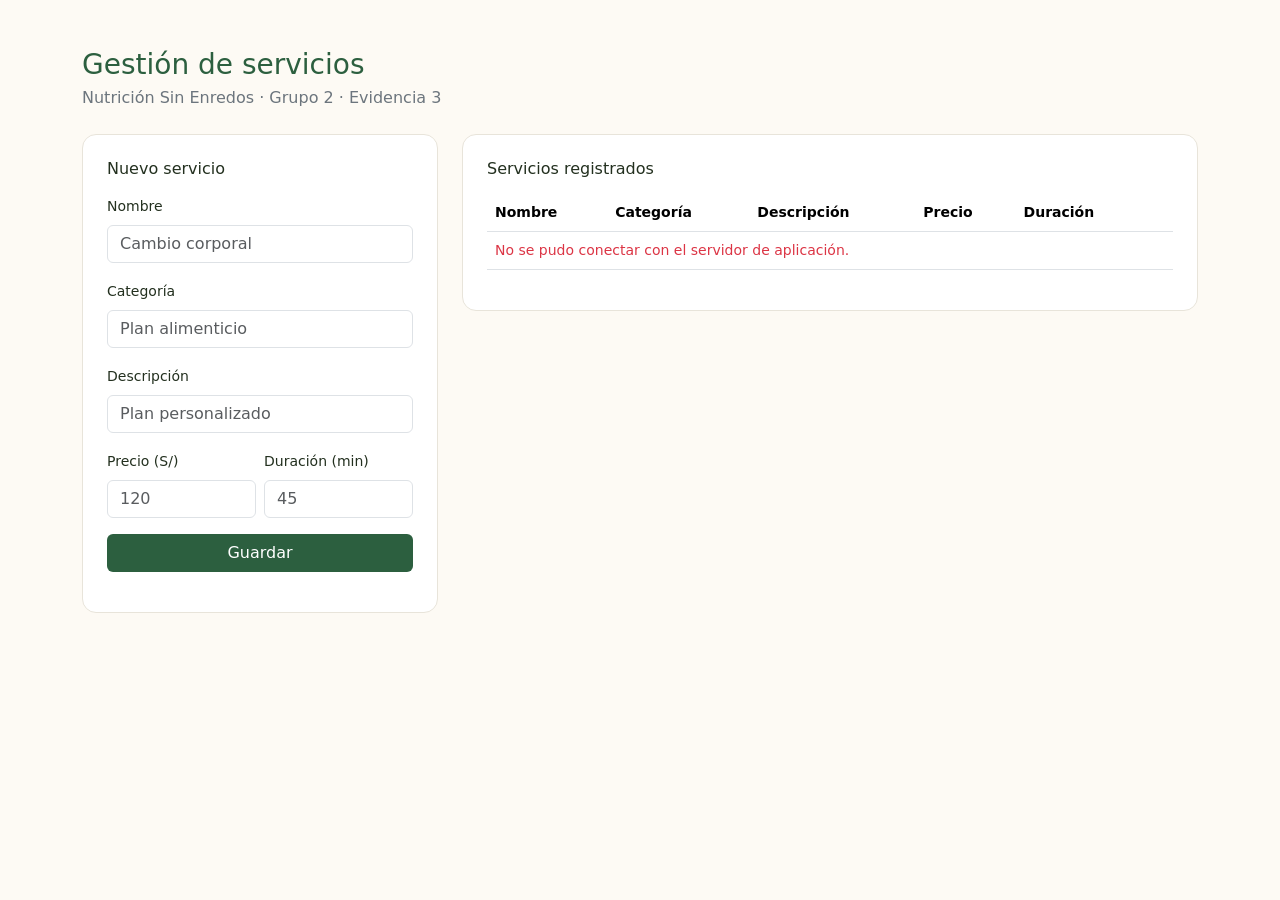
==== index.html @ 618a253d "Componente frontend separado del monolito" ====
<!DOCTYPE html>
<html lang="es">
<head>
<meta charset="UTF-8">
<meta name="viewport" content="width=device-width, initial-scale=1">
<title>Servicios | Nutrición Sin Enredos</title>
<link href="https://cdn.jsdelivr.net/npm/bootstrap@5.3.3/dist/css/bootstrap.min.css" rel="stylesheet">
<link rel="stylesheet" href="styles.css">
</head>
<body>

<div class="container py-5">
  <h1 class="h3 verde mb-1">Gestión de servicios</h1>
  <p class="text-secondary mb-4">Nutrición Sin Enredos &middot; Grupo 2 &middot; Evidencia 3</p>

  <div class="row g-4">

    <!-- Formulario: crear y editar -->
    <div class="col-lg-4">
      <div class="tarjeta">
        <h2 class="h6 mb-3" id="tituloForm">Nuevo servicio</h2>

        <input type="hidden" id="idServicio">

        <div class="mb-3">
          <label class="form-label small">Nombre</label>
          <input type="text" id="nombre" class="form-control" placeholder="Cambio corporal">
        </div>
        <div class="mb-3">
          <label class="form-label small">Categoría</label>
          <input type="text" id="categoria" class="form-control" placeholder="Plan alimenticio">
        </div>
        <div class="mb-3">
          <label class="form-label small">Descripción</label>
          <input type="text" id="descripcion" class="form-control" placeholder="Plan personalizado">
        </div>
        <div class="row g-2 mb-3">
          <div class="col-6">
            <label class="form-label small">Precio (S/)</label>
            <input type="number" id="precio" class="form-control" placeholder="120">
          </div>
          <div class="col-6">
            <label class="form-label small">Duración (min)</label>
            <input type="number" id="duracion" class="form-control" placeholder="45">
          </div>
        </div>

        <button class="btn btn-verde w-100" id="btnGuardar">Guardar</button>
        <button class="btn btn-outline-secondary w-100 mt-2 d-none" id="btnCancelar">Cancelar</button>

        <div id="aviso" class="small mt-3"></div>
      </div>
    </div>

    <!-- Tabla: listar, editar y eliminar -->
    <div class="col-lg-8">
      <div class="tarjeta">
        <h2 class="h6 mb-3">Servicios registrados</h2>
        <div class="table-responsive">
          <table class="table align-middle">
            <thead>
              <tr class="small text-secondary">
                <th>Nombre</th><th>Categoría</th><th>Descripción</th><th>Precio</th><th>Duración</th><th></th>
              </tr>
            </thead>
            <tbody id="tabla">
              <tr><td colspan="6" class="text-secondary small">Cargando...</td></tr>
            </tbody>
          </table>
        </div>
      </div>
    </div>

  </div>
</div>

<script src="app.js"></script>
</body>
</html>
---- styles.css ----
body{ background:#FDFAF4; color:#23301F; }
.verde{ color:#2C5F3F; }
.btn-verde{ background:#2C5F3F; color:#fff; }
.btn-verde:hover{ background:#234C33; color:#fff; }
.tarjeta{ background:#fff; border:1px solid #E8E4DA; border-radius:14px; padding:1.5rem; }
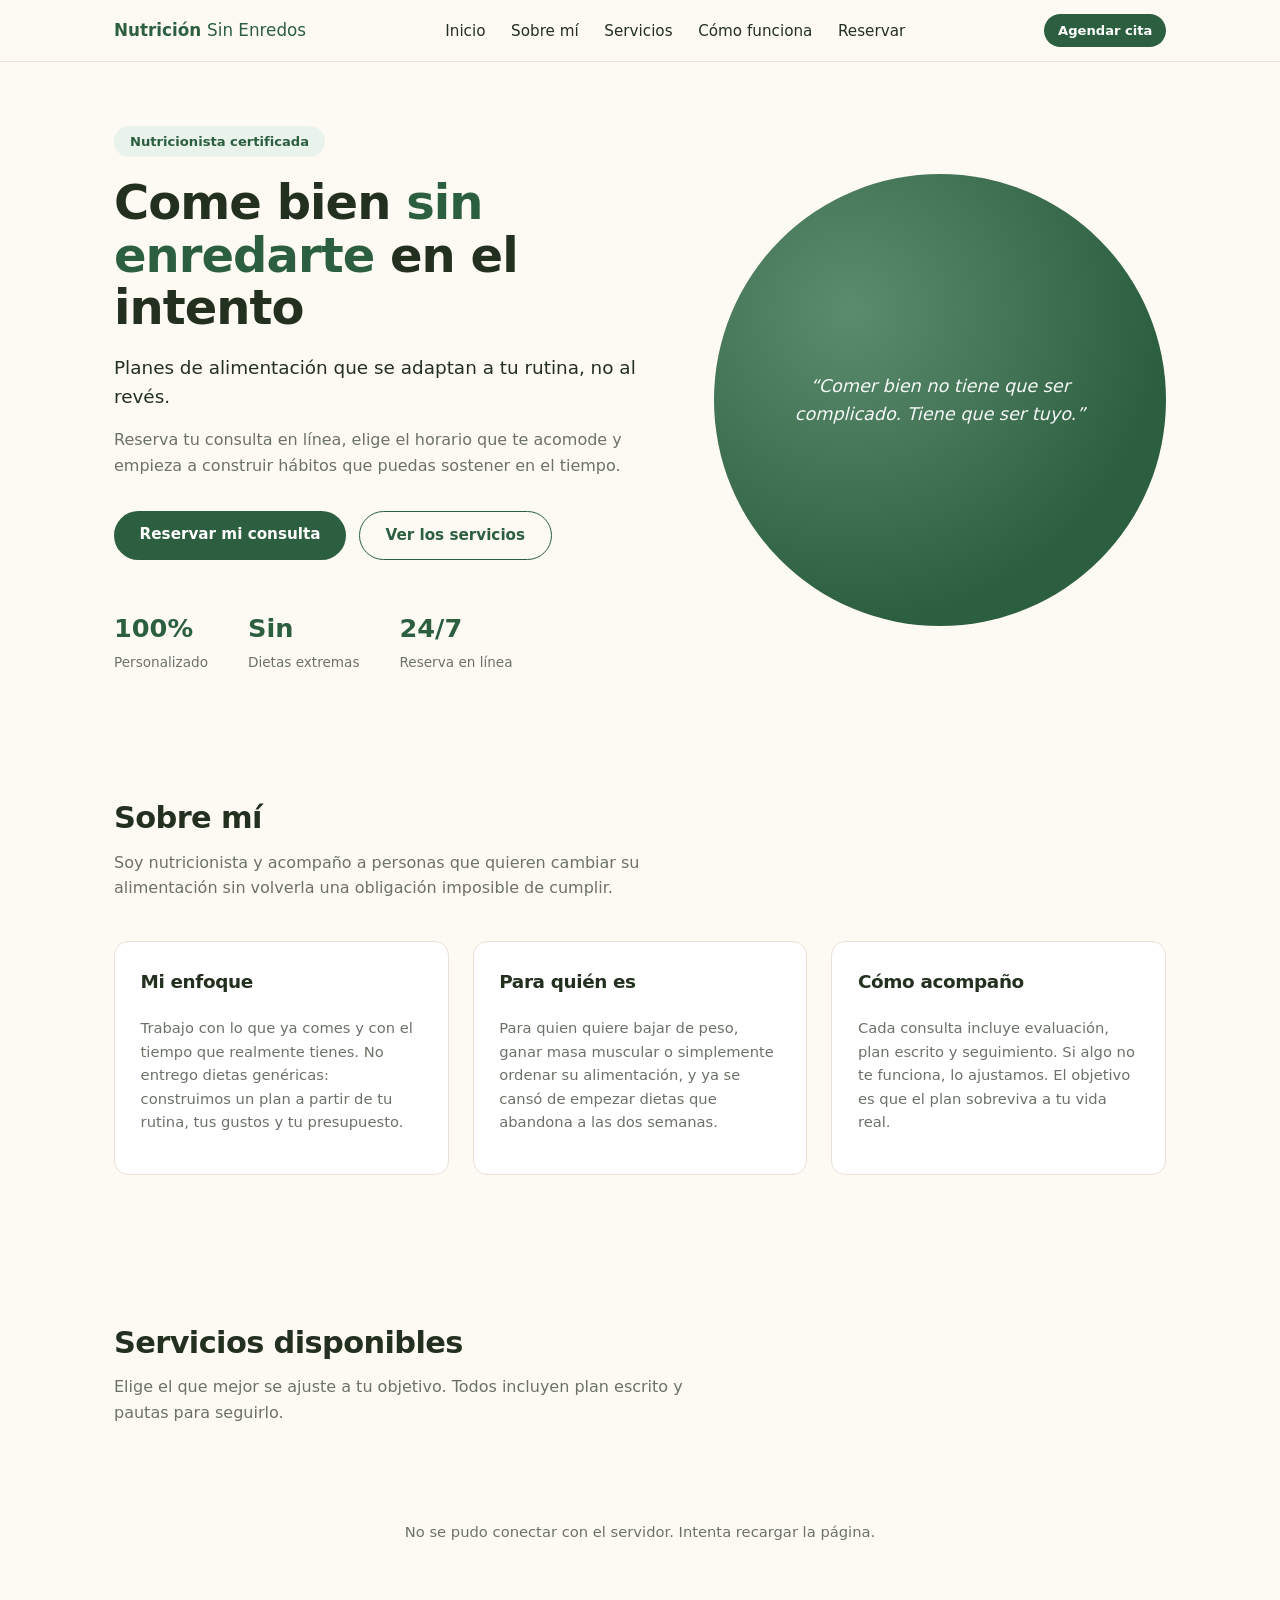
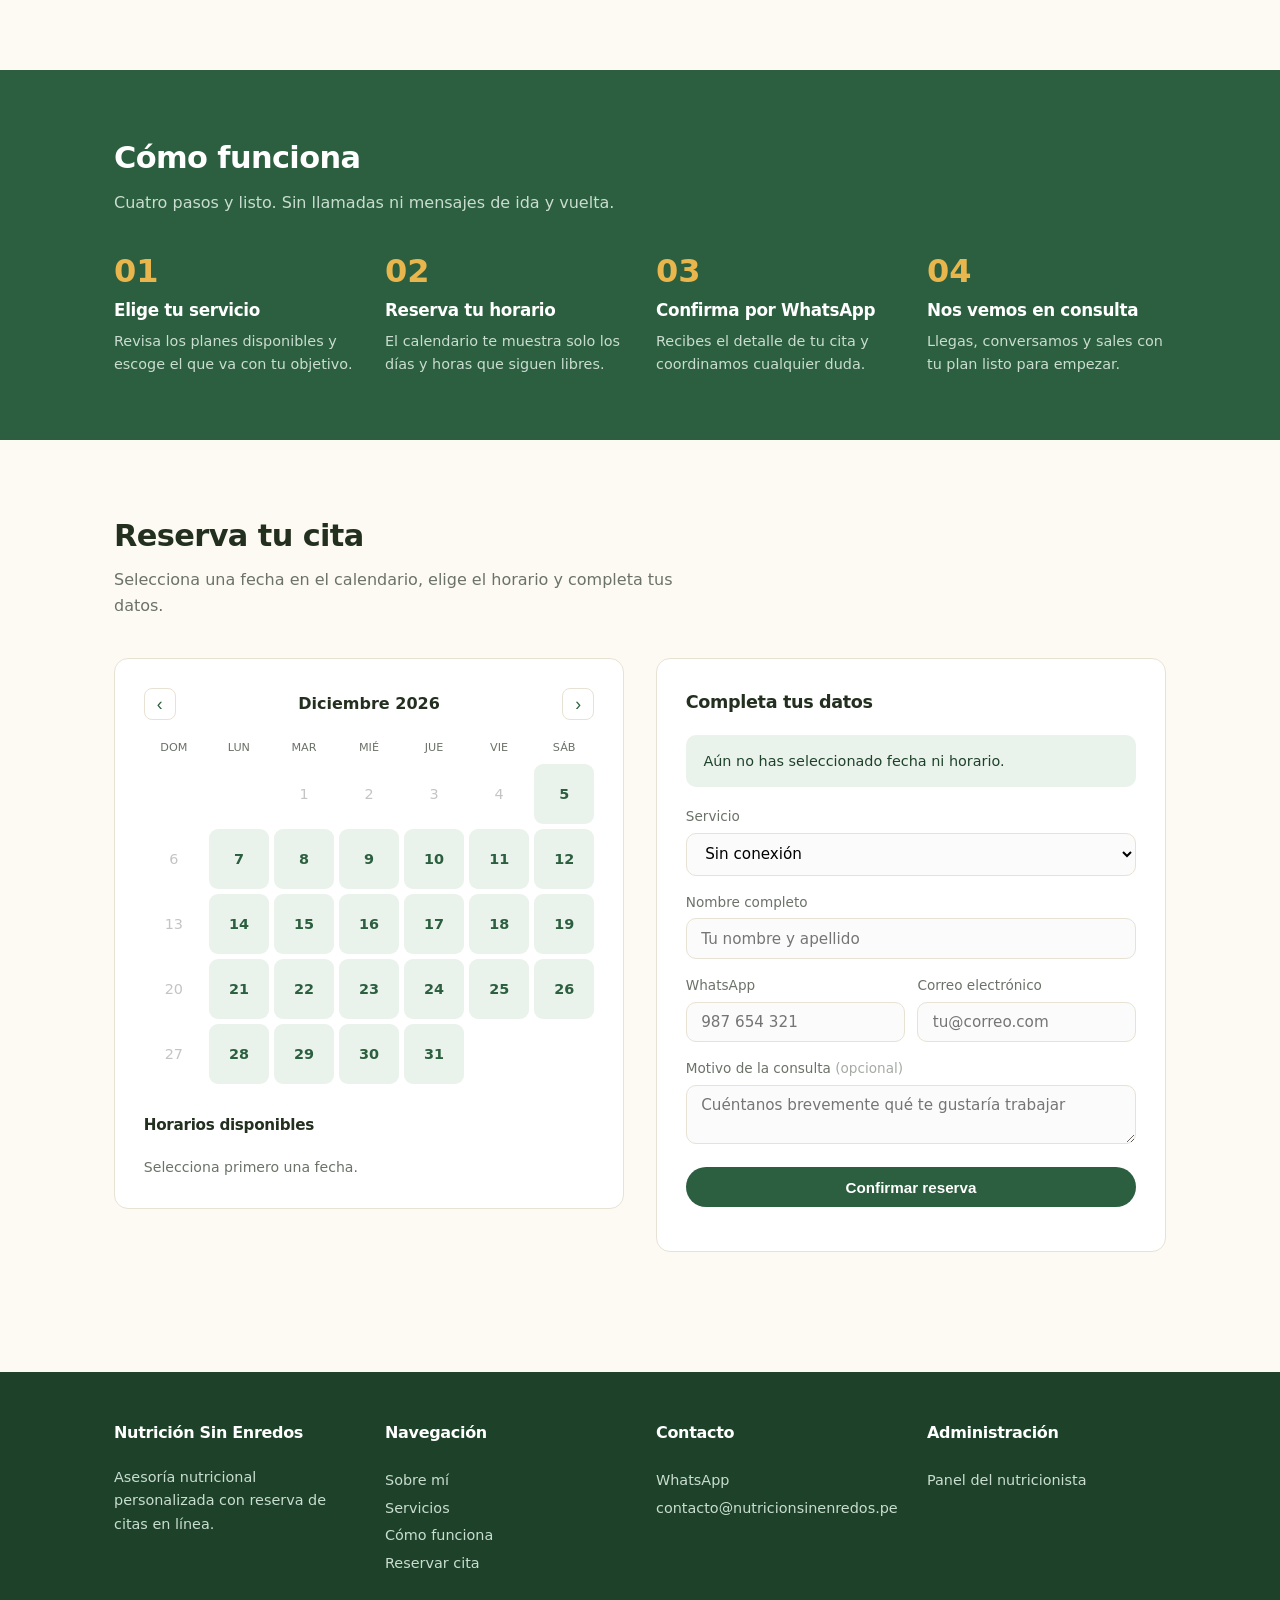
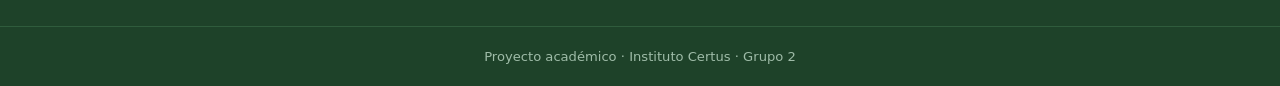
==== commit 5e7905a1: "Agrego el modulo de reserva de citas y el panel del nutricionista" ====
--- a/index.html
+++ b/index.html
@@ -3,76 +3,214 @@
 <head>
 <meta charset="UTF-8">
 <meta name="viewport" content="width=device-width, initial-scale=1">
-<title>Servicios | Nutrición Sin Enredos</title>
-<link href="https://cdn.jsdelivr.net/npm/bootstrap@5.3.3/dist/css/bootstrap.min.css" rel="stylesheet">
+<title>Nutrición Sin Enredos | Asesoría nutricional con reserva en línea</title>
+<meta name="description" content="Reserva tu consulta nutricional en línea. Planes personalizados, sin dietas extremas y sin complicaciones.">
 <link rel="stylesheet" href="styles.css">
 </head>
 <body>
 
-<div class="container py-5">
-  <h1 class="h3 verde mb-1">Gestión de servicios</h1>
-  <p class="text-secondary mb-4">Nutrición Sin Enredos &middot; Grupo 2 &middot; Evidencia 3</p>
-
-  <div class="row g-4">
-
-    <!-- Formulario: crear y editar -->
-    <div class="col-lg-4">
-      <div class="tarjeta">
-        <h2 class="h6 mb-3" id="tituloForm">Nuevo servicio</h2>
-
-        <input type="hidden" id="idServicio">
-
-        <div class="mb-3">
-          <label class="form-label small">Nombre</label>
-          <input type="text" id="nombre" class="form-control" placeholder="Cambio corporal">
+<!-- ===================== NAVEGACIÓN ===================== -->
+<nav class="nav">
+  <div class="nav-inner">
+    <a href="#inicio" class="marca">Nutrición <span>Sin Enredos</span></a>
+    <ul class="nav-links" id="menu">
+      <li><a href="#inicio">Inicio</a></li>
+      <li><a href="#sobre-mi">Sobre mí</a></li>
+      <li><a href="#servicios">Servicios</a></li>
+      <li><a href="#proceso">Cómo funciona</a></li>
+      <li><a href="#reserva">Reservar</a></li>
+    </ul>
+    <a href="#reserva" class="btn btn-verde btn-sm">Agendar cita</a>
+    <button class="nav-toggle" id="navToggle" aria-label="Abrir menú">&#9776;</button>
+  </div>
+</nav>
+
+<!-- ===================== PORTADA ===================== -->
+<header class="hero" id="inicio">
+  <div>
+    <span class="etiqueta">Nutricionista certificada</span>
+    <h1>Come bien <em>sin enredarte</em> en el intento</h1>
+    <p class="lead">Planes de alimentación que se adaptan a tu rutina, no al revés.</p>
+    <p class="sub">Reserva tu consulta en línea, elige el horario que te acomode y empieza a construir hábitos que puedas sostener en el tiempo.</p>
+    <div class="hero-acciones">
+      <a href="#reserva" class="btn btn-verde">Reservar mi consulta</a>
+      <a href="#servicios" class="btn btn-borde">Ver los servicios</a>
+    </div>
+    <div class="cifras">
+      <div class="cifra"><strong>100%</strong><span>Personalizado</span></div>
+      <div class="cifra"><strong>Sin</strong><span>Dietas extremas</span></div>
+      <div class="cifra"><strong>24/7</strong><span>Reserva en línea</span></div>
+    </div>
+  </div>
+  <div class="hero-figura">
+    <p>“Comer bien no tiene que ser complicado. Tiene que ser tuyo.”</p>
+  </div>
+</header>
+
+<!-- ===================== SOBRE MÍ ===================== -->
+<section class="seccion" id="sobre-mi">
+  <h2 class="seccion-titulo">Sobre mí</h2>
+  <p class="seccion-bajada">Soy nutricionista y acompaño a personas que quieren cambiar su alimentación sin volverla una obligación imposible de cumplir.</p>
+  <div class="grid-servicios">
+    <div class="servicio">
+      <h3>Mi enfoque</h3>
+      <p>Trabajo con lo que ya comes y con el tiempo que realmente tienes. No entrego dietas genéricas: construimos un plan a partir de tu rutina, tus gustos y tu presupuesto.</p>
+    </div>
+    <div class="servicio">
+      <h3>Para quién es</h3>
+      <p>Para quien quiere bajar de peso, ganar masa muscular o simplemente ordenar su alimentación, y ya se cansó de empezar dietas que abandona a las dos semanas.</p>
+    </div>
+    <div class="servicio">
+      <h3>Cómo acompaño</h3>
+      <p>Cada consulta incluye evaluación, plan escrito y seguimiento. Si algo no te funciona, lo ajustamos. El objetivo es que el plan sobreviva a tu vida real.</p>
+    </div>
+  </div>
+</section>
+
+<!-- ===================== SERVICIOS ===================== -->
+<section class="seccion" id="servicios">
+  <h2 class="seccion-titulo">Servicios disponibles</h2>
+  <p class="seccion-bajada">Elige el que mejor se ajuste a tu objetivo. Todos incluyen plan escrito y pautas para seguirlo.</p>
+  <div class="grid-servicios" id="listaServicios">
+    <p class="vacio">Cargando servicios...</p>
+  </div>
+</section>
+
+<!-- ===================== PROCESO ===================== -->
+<div class="franja" id="proceso">
+  <section class="seccion">
+    <h2 class="seccion-titulo">Cómo funciona</h2>
+    <p class="seccion-bajada">Cuatro pasos y listo. Sin llamadas ni mensajes de ida y vuelta.</p>
+    <div class="pasos">
+      <div class="paso">
+        <div class="num">01</div>
+        <h4>Elige tu servicio</h4>
+        <p>Revisa los planes disponibles y escoge el que va con tu objetivo.</p>
+      </div>
+      <div class="paso">
+        <div class="num">02</div>
+        <h4>Reserva tu horario</h4>
+        <p>El calendario te muestra solo los días y horas que siguen libres.</p>
+      </div>
+      <div class="paso">
+        <div class="num">03</div>
+        <h4>Confirma por WhatsApp</h4>
+        <p>Recibes el detalle de tu cita y coordinamos cualquier duda.</p>
+      </div>
+      <div class="paso">
+        <div class="num">04</div>
+        <h4>Nos vemos en consulta</h4>
+        <p>Llegas, conversamos y sales con tu plan listo para empezar.</p>
+      </div>
+    </div>
+  </section>
+</div>
+
+<!-- ===================== RESERVA ===================== -->
+<section class="seccion" id="reserva">
+  <h2 class="seccion-titulo">Reserva tu cita</h2>
+  <p class="seccion-bajada">Selecciona una fecha en el calendario, elige el horario y completa tus datos.</p>
+
+  <div class="reserva-grid">
+
+    <!-- Calendario -->
+    <div class="panel">
+      <div class="cal-cabecera">
+        <button class="cal-nav" id="mesAnterior" aria-label="Mes anterior">&lsaquo;</button>
+        <span class="cal-mes" id="mesActual"></span>
+        <button class="cal-nav" id="mesSiguiente" aria-label="Mes siguiente">&rsaquo;</button>
+      </div>
+
+      <div class="cal-grid">
+        <div class="cal-dia-nombre">DOM</div><div class="cal-dia-nombre">LUN</div>
+        <div class="cal-dia-nombre">MAR</div><div class="cal-dia-nombre">MIÉ</div>
+        <div class="cal-dia-nombre">JUE</div><div class="cal-dia-nombre">VIE</div>
+        <div class="cal-dia-nombre">SÁB</div>
+      </div>
+      <div class="cal-grid" id="calendario"></div>
+
+      <h3 style="margin-top:1.8rem;font-size:.95rem;">Horarios disponibles</h3>
+      <div class="horarios" id="horarios">
+        <span style="font-size:.88rem;color:var(--gris);">Selecciona primero una fecha.</span>
+      </div>
+    </div>
+
+    <!-- Formulario -->
+    <div class="panel" id="panelFormulario">
+      <h3>Completa tus datos</h3>
+      <div class="resumen-cita" id="resumenCita">Aún no has seleccionado fecha ni horario.</div>
+
+      <div class="campo">
+        <label for="servicio">Servicio</label>
+        <select id="servicio"><option value="">Cargando...</option></select>
+      </div>
+      <div class="campo">
+        <label for="paciente">Nombre completo</label>
+        <input type="text" id="paciente" placeholder="Tu nombre y apellido">
+      </div>
+      <div class="fila-2">
+        <div class="campo">
+          <label for="telefono">WhatsApp</label>
+          <input type="tel" id="telefono" placeholder="987 654 321">
         </div>
-        <div class="mb-3">
-          <label class="form-label small">Categoría</label>
-          <input type="text" id="categoria" class="form-control" placeholder="Plan alimenticio">
+        <div class="campo">
+          <label for="correo">Correo electrónico</label>
+          <input type="email" id="correo" placeholder="tu@correo.com">
         </div>
-        <div class="mb-3">
-          <label class="form-label small">Descripción</label>
-          <input type="text" id="descripcion" class="form-control" placeholder="Plan personalizado">
-        </div>
-        <div class="row g-2 mb-3">
-          <div class="col-6">
-            <label class="form-label small">Precio (S/)</label>
-            <input type="number" id="precio" class="form-control" placeholder="120">
-          </div>
-          <div class="col-6">
-            <label class="form-label small">Duración (min)</label>
-            <input type="number" id="duracion" class="form-control" placeholder="45">
-          </div>
-        </div>
-
-        <button class="btn btn-verde w-100" id="btnGuardar">Guardar</button>
-        <button class="btn btn-outline-secondary w-100 mt-2 d-none" id="btnCancelar">Cancelar</button>
-
-        <div id="aviso" class="small mt-3"></div>
-      </div>
-    </div>
-
-    <!-- Tabla: listar, editar y eliminar -->
-    <div class="col-lg-8">
-      <div class="tarjeta">
-        <h2 class="h6 mb-3">Servicios registrados</h2>
-        <div class="table-responsive">
-          <table class="table align-middle">
-            <thead>
-              <tr class="small text-secondary">
-                <th>Nombre</th><th>Categoría</th><th>Descripción</th><th>Precio</th><th>Duración</th><th></th>
-              </tr>
-            </thead>
-            <tbody id="tabla">
-              <tr><td colspan="6" class="text-secondary small">Cargando...</td></tr>
-            </tbody>
-          </table>
-        </div>
-      </div>
-    </div>
-
-  </div>
-</div>
+      </div>
+      <div class="campo">
+        <label for="motivo">Motivo de la consulta <span style="opacity:.6">(opcional)</span></label>
+        <textarea id="motivo" rows="2" placeholder="Cuéntanos brevemente qué te gustaría trabajar"></textarea>
+      </div>
+
+      <button class="btn btn-verde" id="btnReservar" style="width:100%">Confirmar reserva</button>
+      <div class="aviso" id="aviso"></div>
+    </div>
+
+    <!-- Confirmación (oculta hasta reservar) -->
+    <div class="panel" id="panelConfirmacion" style="display:none">
+      <div class="confirmacion">
+        <div class="check">&#10003;</div>
+        <h3>¡Tu cita quedó registrada!</h3>
+        <p id="detalleConfirmacion" style="color:var(--gris)"></p>
+        <a href="#" class="btn btn-verde" id="btnWhatsapp" target="_blank" rel="noopener">Enviar confirmación por WhatsApp</a>
+        <p style="margin-top:1.2rem">
+          <button class="btn btn-borde btn-sm" id="btnNuevaReserva">Reservar otra cita</button>
+        </p>
+      </div>
+    </div>
+
+  </div>
+</section>
+
+<!-- ===================== PIE ===================== -->
+<footer class="pie-pagina">
+  <div class="seccion">
+    <div>
+      <h4>Nutrición Sin Enredos</h4>
+      <p style="font-size:.9rem">Asesoría nutricional personalizada con reserva de citas en línea.</p>
+    </div>
+    <div>
+      <h4>Navegación</h4>
+      <a href="#sobre-mi">Sobre mí</a>
+      <a href="#servicios">Servicios</a>
+      <a href="#proceso">Cómo funciona</a>
+      <a href="#reserva">Reservar cita</a>
+    </div>
+    <div>
+      <h4>Contacto</h4>
+      <a href="#" id="enlaceWhatsappPie">WhatsApp</a>
+      <a href="mailto:contacto@nutricionsinenredos.pe">contacto@nutricionsinenredos.pe</a>
+    </div>
+    <div>
+      <h4>Administración</h4>
+      <a href="admin.html">Panel del nutricionista</a>
+    </div>
+  </div>
+  <div class="pie-legal">
+    Proyecto académico &middot; Instituto Certus &middot; Grupo 2
+  </div>
+</footer>
 
 <script src="app.js"></script>
 </body>
--- a/styles.css
+++ b/styles.css
@@ -1,5 +1,240 @@
-body{ background:#FDFAF4; color:#23301F; }
-.verde{ color:#2C5F3F; }
-.btn-verde{ background:#2C5F3F; color:#fff; }
-.btn-verde:hover{ background:#234C33; color:#fff; }
-.tarjeta{ background:#fff; border:1px solid #E8E4DA; border-radius:14px; padding:1.5rem; }
+/* =====================================================================
+   Nutricion Sin Enredos - Hoja de estilos
+   Grupo 2 - Evidencia 4
+   ===================================================================== */
+
+:root{
+  --verde:#2C5F3F;
+  --verde-oscuro:#1E4229;
+  --verde-claro:#5B8C6E;
+  --verde-suave:#EAF2EC;
+  --crema:#FDFAF4;
+  --arena:#E8E2D5;
+  --texto:#23301F;
+  --gris:#6B7268;
+  --amarillo:#E8B64C;
+  --rojo:#B3453A;
+}
+
+*{ box-sizing:border-box; }
+
+body{
+  margin:0;
+  background:var(--crema);
+  color:var(--texto);
+  font-family:system-ui,-apple-system,"Segoe UI",Roboto,sans-serif;
+  line-height:1.6;
+}
+
+h1,h2,h3,h4{ letter-spacing:-.02em; margin-top:0; }
+a{ color:var(--verde); }
+
+/* ---------- Navegacion ---------- */
+.nav{
+  position:sticky; top:0; z-index:100;
+  background:rgba(253,250,244,.95);
+  backdrop-filter:blur(8px);
+  border-bottom:1px solid var(--arena);
+}
+.nav-inner{
+  max-width:1100px; margin:0 auto; padding:.9rem 1.5rem;
+  display:flex; align-items:center; justify-content:space-between; gap:1rem;
+}
+.marca{ font-weight:700; color:var(--verde); text-decoration:none; font-size:1.05rem; }
+.marca span{ font-weight:400; }
+.nav-links{ display:flex; gap:1.6rem; list-style:none; margin:0; padding:0; }
+.nav-links a{
+  text-decoration:none; color:var(--texto); font-size:.95rem;
+  padding-bottom:2px; border-bottom:2px solid transparent;
+}
+.nav-links a:hover{ border-bottom-color:var(--verde-claro); }
+.nav-toggle{ display:none; background:none; border:0; font-size:1.5rem; color:var(--verde); cursor:pointer; }
+
+/* ---------- Botones ---------- */
+.btn{
+  display:inline-block; border:0; border-radius:999px; cursor:pointer;
+  padding:.72rem 1.6rem; font-size:.95rem; font-weight:600;
+  text-decoration:none; transition:background .15s;
+}
+.btn-verde{ background:var(--verde); color:#fff; }
+.btn-verde:hover{ background:var(--verde-oscuro); color:#fff; }
+.btn-borde{ background:transparent; color:var(--verde); border:1.5px solid var(--verde); }
+.btn-borde:hover{ background:var(--verde-suave); }
+.btn-sm{ padding:.35rem .85rem; font-size:.82rem; }
+.btn:disabled{ opacity:.5; cursor:not-allowed; }
+
+/* ---------- Secciones ---------- */
+.seccion{ max-width:1100px; margin:0 auto; padding:4.5rem 1.5rem; }
+.seccion-titulo{ font-size:1.9rem; margin-bottom:.4rem; }
+.seccion-bajada{ color:var(--gris); margin-top:0; margin-bottom:2.5rem; max-width:60ch; }
+
+/* ---------- Portada ---------- */
+.hero{ max-width:1100px; margin:0 auto; padding:4rem 1.5rem 3rem;
+  display:grid; grid-template-columns:1.1fr .9fr; gap:3rem; align-items:center; }
+.hero h1{ font-size:3rem; line-height:1.1; margin-bottom:1rem; }
+.hero h1 em{ color:var(--verde); font-style:normal; }
+.hero p.lead{ font-size:1.15rem; margin-bottom:.8rem; }
+.hero p.sub{ color:var(--gris); margin-bottom:2rem; }
+.etiqueta{
+  display:inline-block; background:var(--verde-suave); color:var(--verde);
+  border-radius:999px; padding:.3rem 1rem; font-size:.82rem; font-weight:600;
+  margin-bottom:1.2rem;
+}
+.hero-acciones{ display:flex; gap:.8rem; flex-wrap:wrap; }
+.cifras{ display:flex; gap:2.5rem; margin-top:3rem; }
+.cifra strong{ display:block; font-size:1.6rem; color:var(--verde); }
+.cifra span{ font-size:.85rem; color:var(--gris); }
+
+.hero-figura{
+  aspect-ratio:1; border-radius:50%;
+  background:
+    radial-gradient(circle at 30% 30%, var(--verde-claro), var(--verde) 70%);
+  display:flex; align-items:center; justify-content:center;
+  color:#fff; text-align:center; padding:3rem;
+}
+.hero-figura p{ font-size:1.1rem; font-style:italic; margin:0; opacity:.95; }
+
+/* ---------- Tarjetas de servicio ---------- */
+.grid-servicios{ display:grid; grid-template-columns:repeat(auto-fit,minmax(260px,1fr)); gap:1.5rem; }
+.servicio{
+  background:#fff; border:1px solid var(--arena); border-radius:14px;
+  padding:1.6rem; display:flex; flex-direction:column;
+}
+.servicio h3{ font-size:1.15rem; margin-bottom:.3rem; }
+.servicio .cat{ font-size:.78rem; color:var(--verde); font-weight:600; margin-bottom:.6rem; }
+.servicio p{ color:var(--gris); font-size:.92rem; flex-grow:1; }
+.servicio .pie{ display:flex; justify-content:space-between; align-items:baseline;
+  border-top:1px solid var(--arena); padding-top:.9rem; margin-top:1rem; }
+.servicio .precio{ font-size:1.35rem; font-weight:700; color:var(--verde); }
+.servicio .duracion{ font-size:.85rem; color:var(--gris); }
+
+/* ---------- Franja de proceso ---------- */
+.franja{ background:var(--verde); color:#fff; }
+.franja .seccion{ padding-top:4rem; padding-bottom:4rem; }
+.franja .seccion-titulo{ color:#fff; }
+.franja .seccion-bajada{ color:#C9DDD0; }
+.pasos{ display:grid; grid-template-columns:repeat(auto-fit,minmax(200px,1fr)); gap:2rem; }
+.paso .num{ font-size:2rem; font-weight:700; color:var(--amarillo); line-height:1; }
+.paso h4{ margin:.6rem 0 .4rem; font-size:1.05rem; }
+.paso p{ color:#C9DDD0; font-size:.9rem; margin:0; }
+
+/* ---------- Reserva ---------- */
+.reserva-grid{ display:grid; grid-template-columns:1fr 1fr; gap:2rem; align-items:start; }
+.panel{ background:#fff; border:1px solid var(--arena); border-radius:14px; padding:1.8rem; }
+.panel h3{ font-size:1.1rem; margin-bottom:1.2rem; }
+
+.cal-cabecera{ display:flex; justify-content:space-between; align-items:center; margin-bottom:1.2rem; }
+.cal-mes{ font-weight:700; }
+.cal-nav{ background:none; border:1px solid var(--arena); border-radius:8px;
+  width:32px; height:32px; cursor:pointer; color:var(--verde); font-size:1.1rem; }
+.cal-nav:hover{ background:var(--verde-suave); }
+.cal-grid{ display:grid; grid-template-columns:repeat(7,1fr); gap:5px; }
+.cal-dia-nombre{ font-size:.7rem; color:var(--gris); text-align:center; padding-bottom:.4rem; }
+.cal-dia{
+  aspect-ratio:1; border:0; border-radius:9px; background:transparent;
+  font-size:.9rem; font-family:inherit; display:flex; align-items:center; justify-content:center;
+}
+.cal-dia.libre{ background:var(--verde-suave); color:var(--verde); font-weight:600; cursor:pointer; }
+.cal-dia.libre:hover{ background:#D5E7DA; }
+.cal-dia.cerrado{ color:#C4C4C4; cursor:not-allowed; }
+/* El dia seleccionado debe ganarle al estado :hover, por eso repite la clase */
+.cal-dia.activo.activo,
+.cal-dia.activo.activo:hover{ background:var(--verde); color:#fff; }
+
+.horarios{ display:flex; flex-wrap:wrap; gap:.5rem; margin-top:.6rem; }
+.hora{
+  border:1px solid var(--arena); background:#fff; border-radius:999px;
+  padding:.4rem 1rem; font-size:.88rem; font-family:inherit; cursor:pointer;
+}
+.hora:hover:not(:disabled){ border-color:var(--verde-claro); }
+.hora.activo{ background:var(--verde); color:#fff; border-color:var(--verde); }
+.hora:disabled{ color:#C4C4C4; text-decoration:line-through; cursor:not-allowed; background:#FAFAFA; }
+
+.campo{ margin-bottom:1rem; }
+.campo label{ display:block; font-size:.85rem; margin-bottom:.3rem; color:var(--gris); }
+.campo input, .campo select, .campo textarea{
+  width:100%; padding:.65rem .9rem; border:1px solid var(--arena);
+  border-radius:10px; background:#FAFBFA; font-family:inherit; font-size:.95rem;
+}
+.campo input:focus, .campo select:focus, .campo textarea:focus{
+  outline:0; border-color:var(--verde); background:#fff;
+}
+.fila-2{ display:grid; grid-template-columns:1fr 1fr; gap:.8rem; }
+
+.resumen-cita{
+  background:var(--verde-suave); border-radius:10px; padding:.9rem 1.1rem;
+  font-size:.9rem; margin-bottom:1.2rem; color:var(--verde-oscuro);
+}
+.aviso{ font-size:.88rem; margin-top:.9rem; }
+.aviso.error{ color:var(--rojo); }
+.aviso.exito{ color:var(--verde); }
+
+/* ---------- Confirmacion ---------- */
+.confirmacion{ text-align:center; padding:2rem 1rem; }
+.confirmacion .check{
+  width:56px; height:56px; border-radius:50%; background:var(--verde);
+  color:#fff; font-size:1.8rem; display:flex; align-items:center; justify-content:center;
+  margin:0 auto 1.2rem;
+}
+
+/* ---------- Pie ---------- */
+.pie-pagina{ background:var(--verde-oscuro); color:#C9DDD0; margin-top:3rem; }
+.pie-pagina .seccion{ padding:3rem 1.5rem; display:grid;
+  grid-template-columns:repeat(auto-fit,minmax(220px,1fr)); gap:2rem; }
+.pie-pagina h4{ color:#fff; font-size:1rem; }
+.pie-pagina a{ color:#C9DDD0; text-decoration:none; display:block; font-size:.9rem; padding:.15rem 0; }
+.pie-pagina a:hover{ color:#fff; }
+.pie-legal{ border-top:1px solid #2F5C3C; text-align:center; padding:1.2rem;
+  font-size:.82rem; color:#9FBCA8; }
+
+/* ---------- Panel administrativo ---------- */
+.admin-header{ background:var(--verde); color:#fff; padding:1.1rem 0; }
+.admin-header .nav-inner{ padding-top:0; padding-bottom:0; }
+.admin-header .marca{ color:#fff; }
+.admin-header .nav-links a{ color:#C9DDD0; }
+.admin-header .nav-links a:hover{ color:#fff; border-bottom-color:#fff; }
+
+.tarjetas-resumen{ display:grid; grid-template-columns:repeat(auto-fit,minmax(170px,1fr)); gap:1rem; margin-bottom:2rem; }
+.tarjeta-dato{ background:#fff; border:1px solid var(--arena); border-radius:12px; padding:1.2rem 1.4rem; }
+.tarjeta-dato strong{ display:block; font-size:2rem; color:var(--verde); line-height:1.1; }
+.tarjeta-dato span{ font-size:.85rem; color:var(--gris); }
+
+.filtros{ display:flex; gap:.5rem; flex-wrap:wrap; margin-bottom:1.2rem; }
+.filtro{ border:1px solid var(--arena); background:#fff; border-radius:999px;
+  padding:.35rem 1rem; font-size:.85rem; font-family:inherit; cursor:pointer; }
+.filtro.activo{ background:var(--verde); color:#fff; border-color:var(--verde); }
+
+.tabla{ width:100%; border-collapse:collapse; background:#fff;
+  border:1px solid var(--arena); border-radius:12px; overflow:hidden; }
+.tabla th{ background:#F6F4EF; text-align:left; font-size:.78rem; color:var(--gris);
+  text-transform:uppercase; letter-spacing:.04em; padding:.8rem 1rem; }
+.tabla td{ padding:.85rem 1rem; border-top:1px solid var(--arena); font-size:.92rem; vertical-align:middle; }
+.tabla tr:hover td{ background:#FCFBF8; }
+
+.estado{ display:inline-block; border-radius:999px; padding:.18rem .7rem; font-size:.78rem; font-weight:600; }
+.estado.pendiente{ background:#FCF2DC; color:#8A6410; }
+.estado.confirmada{ background:var(--verde-suave); color:var(--verde); }
+.estado.cancelada{ background:#F7E4E2; color:var(--rojo); }
+
+.vacio{ text-align:center; color:var(--gris); padding:2.5rem 1rem; font-size:.92rem; }
+
+/* ---------- Adaptacion a pantallas pequenas ---------- */
+@media (max-width:860px){
+  .nav-inner{ padding:.8rem 1.2rem; }
+  .marca{ font-size:1rem; white-space:nowrap; }
+  /* El menu desplegable ya incluye el enlace de reserva */
+  .nav .btn-verde{ display:none; }
+  .hero{ grid-template-columns:1fr; gap:2rem; padding-top:2.5rem; }
+  .hero h1{ font-size:2.2rem; }
+  .hero-figura{ max-width:260px; margin:0 auto; padding:2rem; }
+  .reserva-grid{ grid-template-columns:1fr; }
+  .nav-links{ display:none; }
+  .nav-links.abierto{
+    display:flex; flex-direction:column; position:absolute; top:100%; left:0; right:0;
+    background:var(--crema); border-bottom:1px solid var(--arena); padding:1rem 1.5rem; gap:.8rem;
+  }
+  .nav-toggle{ display:block; }
+  .seccion{ padding:3rem 1.5rem; }
+  .cifras{ gap:1.5rem; }
+  .tabla{ display:block; overflow-x:auto; }
+}
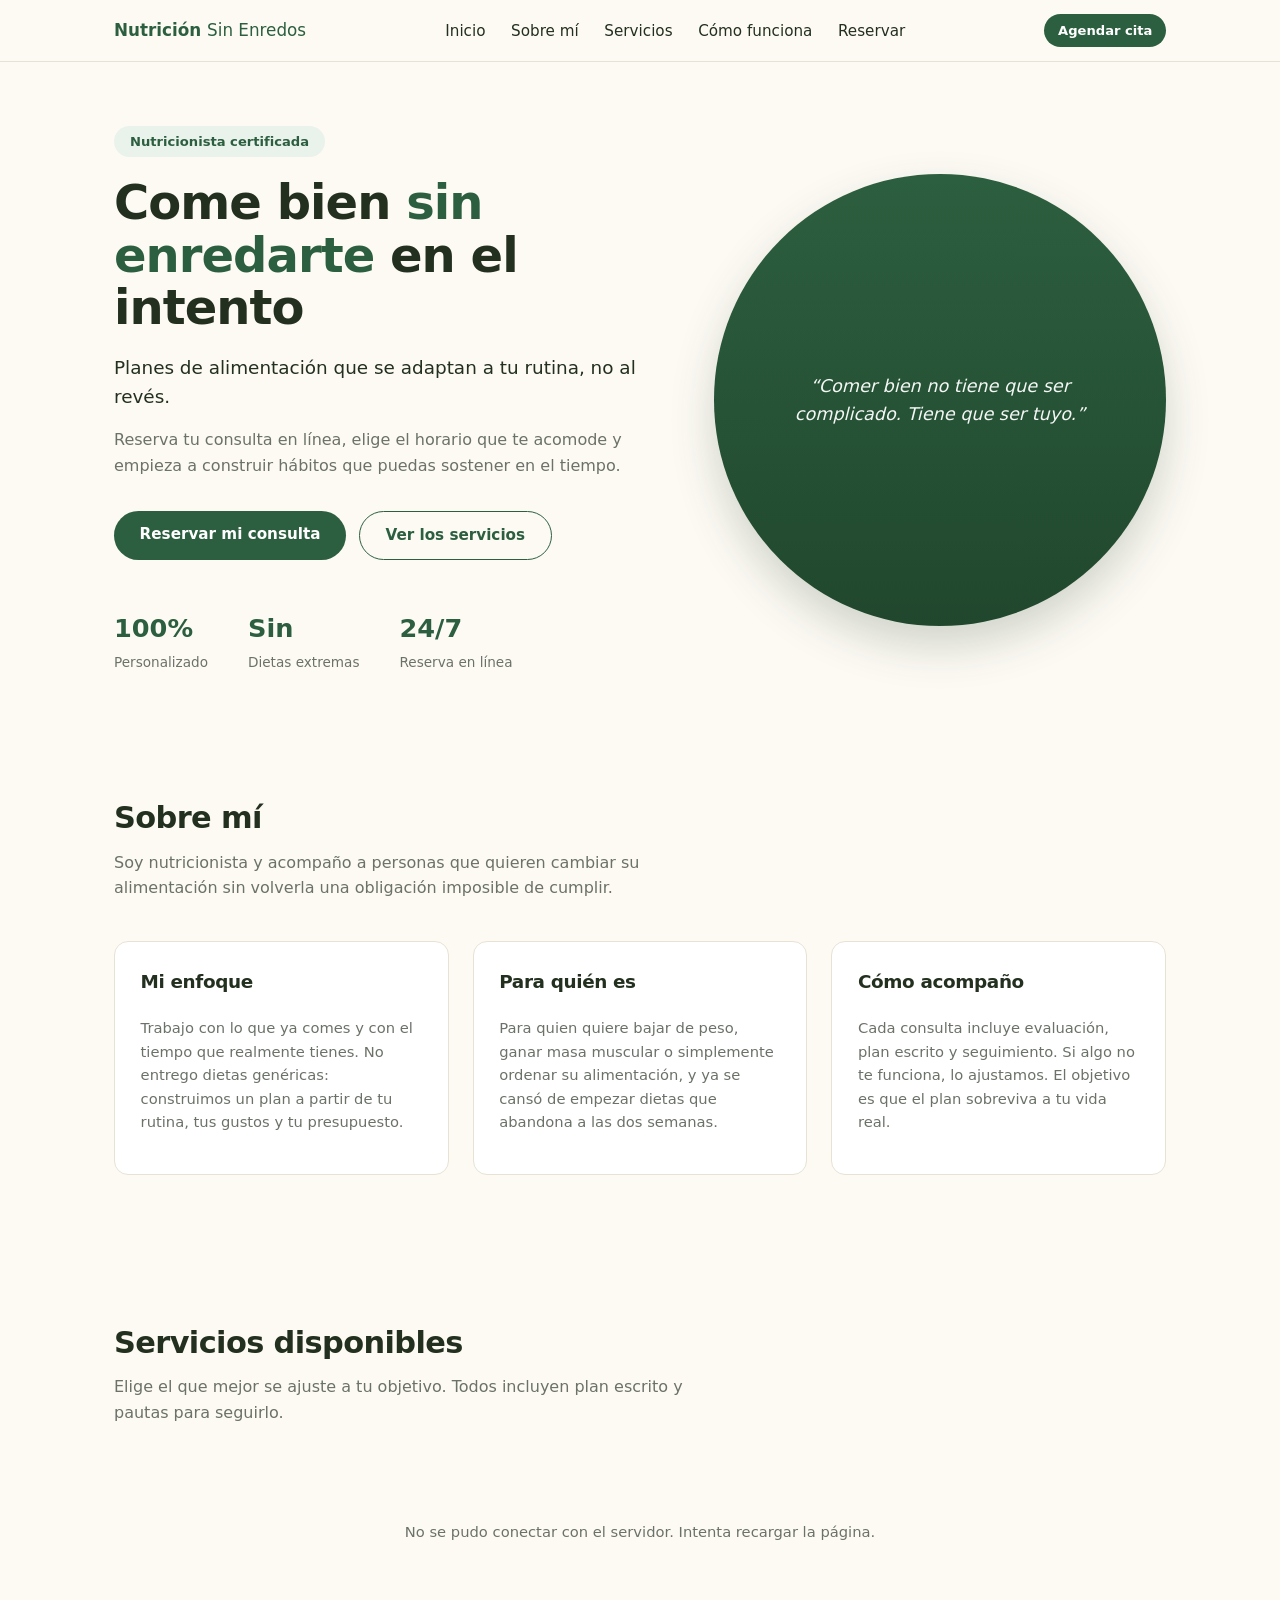
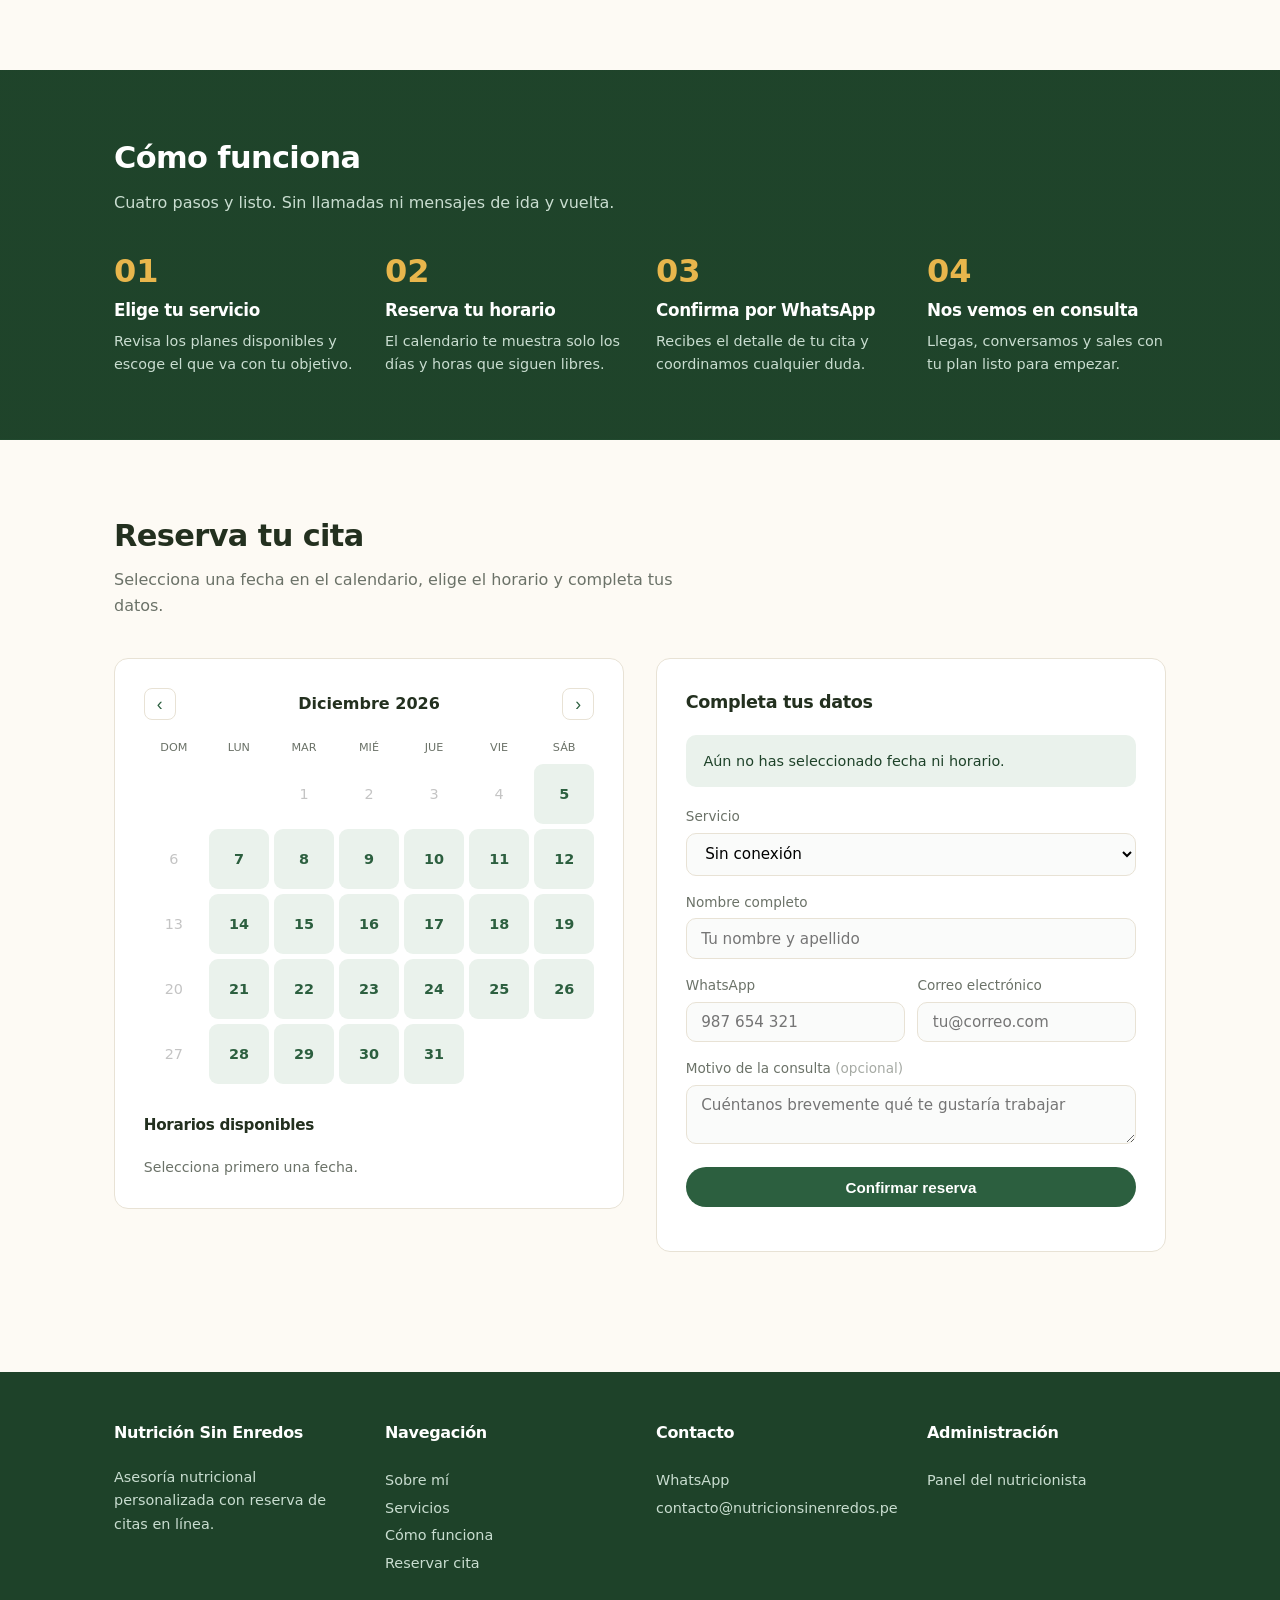
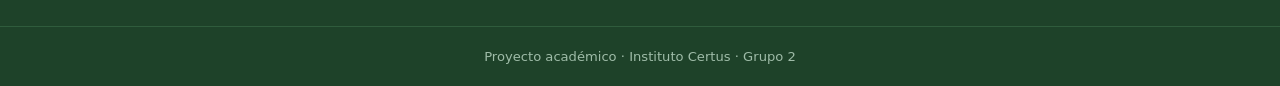
==== commit bc62d233: "Agrega fotografias del sitio y enlaza archivos complementarios" ====
--- a/index.html
+++ b/index.html
@@ -5,7 +5,9 @@
 <meta name="viewport" content="width=device-width, initial-scale=1">
 <title>Nutrición Sin Enredos | Asesoría nutricional con reserva en línea</title>
 <meta name="description" content="Reserva tu consulta nutricional en línea. Planes personalizados, sin dietas extremas y sin complicaciones.">
+<link rel="icon" href="img/icono.png">
 <link rel="stylesheet" href="styles.css">
+<link rel="stylesheet" href="animaciones.css">
 </head>
 <body>
 
@@ -213,5 +215,6 @@
 </footer>
 
 <script src="app.js"></script>
+<script src="interacciones.js" defer></script>
 </body>
 </html>
--- a/styles.css
+++ b/styles.css
@@ -87,8 +87,15 @@
 
 .hero-figura{
   aspect-ratio:1; border-radius:50%;
-  background:
-    radial-gradient(circle at 30% 30%, var(--verde-claro), var(--verde) 70%);
+  /* El color solido se declara primero: si la fotografia no esta
+     disponible, el circulo conserva el verde en lugar de verse roto. */
+  background-color:var(--verde);
+  background-image:
+    linear-gradient(rgba(44,95,63,.50), rgba(30,66,41,.82)),
+    url('img/consulta.jpg');
+  background-size:cover;
+  background-position:center;
+  box-shadow:0 20px 45px rgba(30,66,41,.20);
   display:flex; align-items:center; justify-content:center;
   color:#fff; text-align:center; padding:3rem;
 }
@@ -109,7 +116,15 @@
 .servicio .duracion{ font-size:.85rem; color:var(--gris); }
 
 /* ---------- Franja de proceso ---------- */
-.franja{ background:var(--verde); color:#fff; }
+.franja{
+  color:#fff;
+  background-color:var(--verde);
+  background-image:
+    linear-gradient(rgba(30,66,41,.94), rgba(30,66,41,.94)),
+    url('img/alimentos.jpg');
+  background-size:cover;
+  background-position:center;
+}
 .franja .seccion{ padding-top:4rem; padding-bottom:4rem; }
 .franja .seccion-titulo{ color:#fff; }
 .franja .seccion-bajada{ color:#C9DDD0; }
